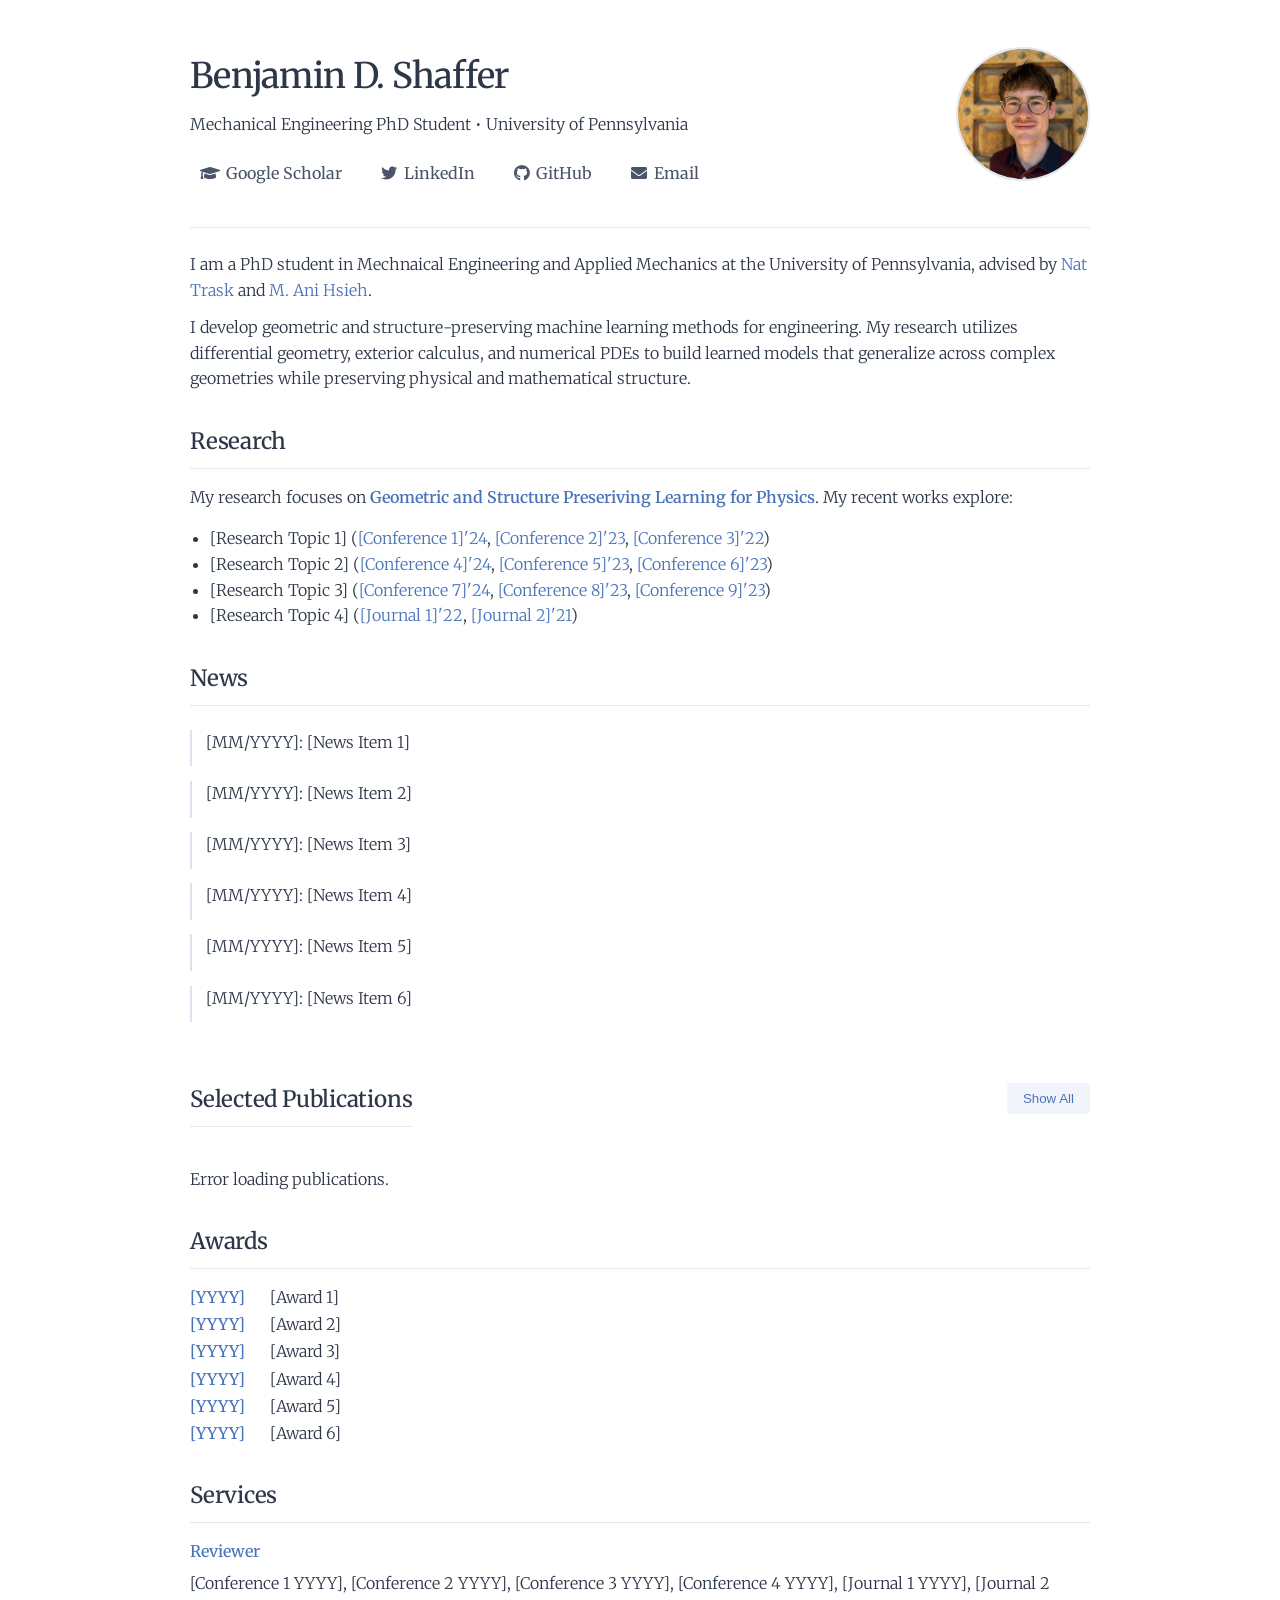
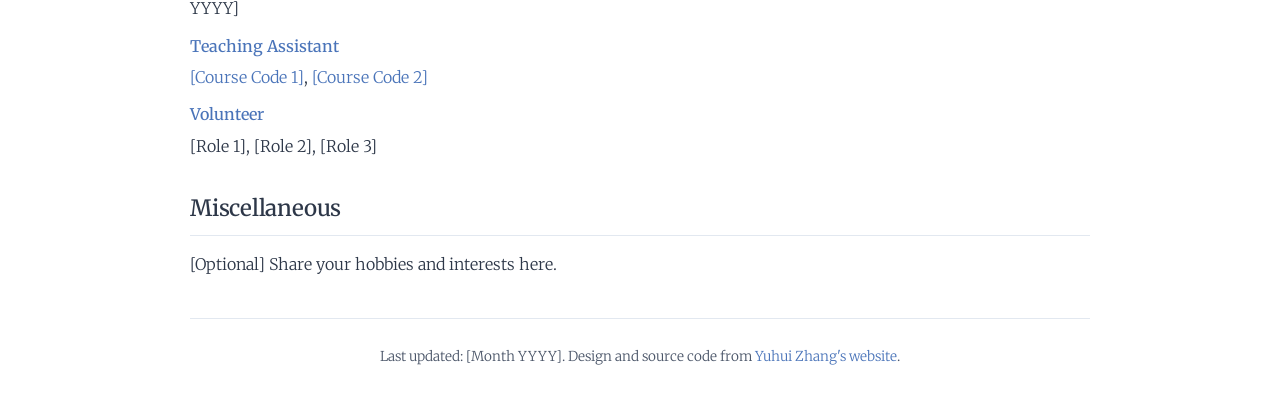
==== index.html @ 7daab05f "Update profile image in index.html" ====
<!DOCTYPE html>
<html lang="en">
<head>
    <meta charset="UTF-8">
    <meta name="viewport" content="width=device-width, initial-scale=1.0">
    <meta name="description" content="Academic Homepage">
    <meta name="keywords" content="Mechanical Engineering, PhD Student, Research, Machine Learning, Physics">
    <meta name="author" content="Anonymous">
    <meta property="og:title" content="Academic Homepage - PhD Student">
    <meta property="og:description" content="Research in machine learning.">
    <meta property="og:type" content="website">
    <meta property="og:url" content="#">
    <meta name="twitter:card" content="summary">
    <meta name="twitter:creator" content="@anonymous">
    <title>Academic Homepage</title>
    <link rel="stylesheet" href="https://fonts.googleapis.com/css2?family=Merriweather:wght@300;400;500;600&display=swap">
    <link rel="stylesheet" href="https://cdnjs.cloudflare.com/ajax/libs/font-awesome/5.15.3/css/all.min.css">
    <link rel="stylesheet" href="styles.css">
</head>
<body id="top">
    <header>
        <div class="header-content">
            <h1>Benjamin D. Shaffer</h1>
            <p>Mechanical Engineering PhD Student • University of Pennsylvania</p>
            <div class="social-links-header">
                <a href="#https://scholar.google.com/citations?user=nI-veysAAAAJ&hl=en"><i class="fas fa-graduation-cap"></i>Google Scholar</a>
                <a href="www.linkedin.com/in/benjamin-shaffer-upenn"><i class="fab fa-twitter"></i>LinkedIn</a>
                <a href="https://github.com/bdshaffer31"><i class="fab fa-github"></i>GitHub</a>
                <a href="mailto:ben31@engineering.upenn.edu"><i class="fas fa-envelope"></i>Email</a>
            </div>
        </div>
        <div class="header-image">
            <img src="images/IMG_9174_v2.jpg" alt="Profile Photo">
        </div>
    </header>

    <main>
        <section id="about">
            <p>I am a PhD student in Mechnaical Engineering and Applied Mechanics at the University of Pennsylvania, advised by <a href="https://scholar.google.com/citations?user=6iLMZkwAAAAJ&hl=en&oi=sra">Nat Trask</a> and <a href="https://scholar.google.com/citations?user=Bh8bGCYAAAAJ&hl=en&oi=ao">M. Ani Hsieh</a>.</p>
            <p>  I develop geometric and structure-preserving machine learning methods for engineering. My research utilizes differential geometry, exterior calculus, and numerical PDEs to build learned models that generalize across complex geometries while preserving physical and mathematical structure. </p>
        </section>

        <section id="research">
            <h2>Research</h2>
            <p>My research focuses on <strong>Geometric and Structure Preseriving Learning for Physics</strong>. My recent works explore:</p>
            <ul>
                <li>[Research Topic 1] (<a href="#">[Conference 1]'24</a>, <a href="#">[Conference 2]'23</a>, <a href="#">[Conference 3]'22</a>)</li>
                <li>[Research Topic 2] (<a href="#">[Conference 4]'24</a>, <a href="#">[Conference 5]'23</a>, <a href="#">[Conference 6]'23</a>)</li>
                <li>[Research Topic 3] (<a href="#">[Conference 7]'24</a>, <a href="#">[Conference 8]'23</a>, <a href="#">[Conference 9]'23</a>)</li>
                <li>[Research Topic 4] (<a href="#">[Journal 1]'22</a>, <a href="#">[Journal 2]'21</a>)</li>
            </ul>
        </section>

        <section id="news">
            <h2>News</h2>
            <div class="news-container">
                <ul class="news-list">
                    <li>[MM/YYYY]: [News Item 1]</li>
                    <li>[MM/YYYY]: [News Item 2]</li>
                    <li>[MM/YYYY]: [News Item 3]</li>
                    <li>[MM/YYYY]: [News Item 4]</li>
                    <li>[MM/YYYY]: [News Item 5]</li>
                    <li>[MM/YYYY]: [News Item 6]</li>
                    <li>[MM/YYYY]: [News Item 7]</li>
                    <li>[MM/YYYY]: [News Item 8]</li>
                    <li>[MM/YYYY]: [News Item 9]</li>
                    <li>[MM/YYYY]: [News Item 10]</li>
                </ul>
            </div>
        </section>

        <section id="publications">
            <div class="publications-header">
                <h2 id="toggle-header">Selected Publications</h2>
                <button id="toggle-publications" class="toggle-publications">Show All</button>
            </div>
            <div id="publications-container">
                <!-- Publications will be dynamically loaded here -->
            </div>
        </section>

        <section id="awards">
            <h2>Awards</h2>
            <div class="award-item">
                <span class="award-year">[YYYY]</span>
                <div class="award-desc">[Award 1]</div>
            </div>
            <div class="award-item">
                <span class="award-year">[YYYY]</span>
                <div class="award-desc">[Award 2]</div>
            </div>
            <div class="award-item">
                <span class="award-year">[YYYY]</span>
                <div class="award-desc">[Award 3]</div>
            </div>
            <div class="award-item">
                <span class="award-year">[YYYY]</span>
                <div class="award-desc">[Award 4]</div>
            </div>
            <div class="award-item">
                <span class="award-year">[YYYY]</span>
                <div class="award-desc">[Award 5]</div>
            </div>
            <div class="award-item">
                <span class="award-year">[YYYY]</span>
                <div class="award-desc">[Award 6]</div>
            </div>
        </section>

        <section id="services">
            <h2>Services</h2>
            <div class="service-category">
                <div class="service-title">Reviewer</div>
                <p>[Conference 1 YYYY], [Conference 2 YYYY], [Conference 3 YYYY], [Conference 4 YYYY], [Journal 1 YYYY], [Journal 2 YYYY]</p>
            </div>

            <div class="service-category">
                <div class="service-title">Teaching Assistant</div>
                <p><a href="#">[Course Code 1]</a>, <a href="#">[Course Code 2]</a></p>
            </div>

            <div class="service-category">
                <div class="service-title">Volunteer</div>
                <p>[Role 1], [Role 2], [Role 3]</p>
            </div>
        </section>

        <section id="miscellaneous">
            <h2>Miscellaneous</h2>
            <div class="misc-item">
                <p>[Optional] Share your hobbies and interests here.</p>
            </div>
        </section>
    </main>

    <footer>
        <p>Last updated: [Month YYYY]. Design and source code from <a href="https://cs.stanford.edu/~yuhuiz/">Yuhui Zhang's website</a>.</p>
    </footer>

    <div id="imageModal" class="modal">
        <span class="modal-close" onclick="closeModal()">&times;</span>
        <img class="modal-content" id="modalImage">
    </div>
    <script src="scripts.js"></script>
</body>
</html>
---- styles.css ----
:root {
  --bg-color: #fff;
  --text-color: #2d3748;
  --text-secondary: #4a5568;
  --accent-color: #4a74b9;
  --accent-hover: #3a5c9e;
  --border-color: #e2e8f0;
  --shadow-color: rgba(0,0,0,0.05);
  --animation-offset: 3px;
  --transition-time: 0.3s;
}

body {
  font-family: 'Merriweather', Georgia, 'Times New Roman', serif;
  line-height: 1.6;
  max-width: 900px;
  margin: 0 auto;
  padding: 1.5rem;
  color: var(--text-color);
  background-color: var(--bg-color);
  font-weight: 300;
}

/* Smooth scrolling for in-page navigation */
html {
  scroll-behavior: smooth;
}

/* Navigation specific tweaks */
nav ul li {
  list-style: none;
}

nav ul li a {
  display: inline-block;
}

header {
  margin-bottom: 1.5rem;
  border-bottom: 1px solid var(--border-color);
  padding-bottom: 1rem;
  display: flex;
  align-items: center;
  justify-content: space-between;
  position: relative; /* allow absolutely-positioned mobile nav to sit under header */
}

.header-content {
  flex: 1;
}

.header-image img {
  width: 130px;
  height: 130px;
  object-fit: cover;
  border-radius: 50%;
  border: 2px solid var(--border-color);
  transition: transform var(--transition-time) ease, box-shadow var(--transition-time) ease;
}

.header-image img:hover {
  transform: scale(1.02);
  box-shadow: 0 5px 15px var(--shadow-color);
}

h1 {
  font-size: 2.2rem;
  font-weight: 500;
  margin-bottom: 0.25rem;
  letter-spacing: -0.02em;
}

h2 {
  font-size: 1.4rem;
  font-weight: 500;
  margin: 1.75rem 0 1rem;
  padding-bottom: 0.5rem;
  border-bottom: 1px solid var(--border-color);
  letter-spacing: -0.01em;
}

/* Navigation */
nav {
  margin-top: 1.5rem;
}

/* Hide mobile nav toggle by default (show only in small viewports) */
.nav-toggle {
  display: none; /* hidden by default; shown with media query on small screens */
}

/* Ensure main nav is visible on wider screens */
nav#main-nav {
  display: block;
  z-index: 50;
}

nav ul {
  list-style: none;
  padding: 0;
  display: flex;
  flex-wrap: wrap;
  gap: 1.25rem;
}

nav a, .social-links-header a {
  text-decoration: none;
  color: var(--text-secondary);
  transition: all var(--transition-time) ease;
  font-weight: 400;
  padding: 0.3rem 0.6rem;
  border-radius: 4px;
}

nav a:hover, .social-links-header a:hover {
  color: var(--accent-color);
  background-color: rgba(74, 116, 185, 0.08);
  transform: translateX(var(--animation-offset));
}

/* Active navigation link indicator */
nav a.nav-active, nav a.nav-active:hover {
  color: var(--accent-color);
  font-weight: 600;
  background-color: rgba(74, 116, 185, 0.12);
  box-shadow: 0 1px 3px rgba(0,0,0,0.06);
  transform: none; /* don't shift on active */
}

.social-links-header {
  display: flex;
  gap: 1.25rem;
  margin: 1.2rem 0;
}

.social-links-header a i {
  margin-right: 0.4rem;
}

/* Unified animation for elements (not sections) */
.publication-item, .award-item, .service-category, .misc-item, .news-list li {
  transition: transform var(--transition-time) ease;
}

.publication-item:hover, .award-item:hover, 
.service-category:hover, .misc-item:hover, .news-list li:hover {
  transform: translateX(var(--animation-offset));
}

/* Section animation */
@keyframes fadeIn {
  from {
    opacity: 0;
    transform: translateX(var(--animation-offset));
  }
  to {
    opacity: 1;
    transform: translateX(0);
  }
}

section {
  margin-bottom: 2rem;
  scroll-margin-top: 1rem;
  animation: fadeIn 0.8s ease-out;
  width: 100%;
}

/* Publication styles */
.publications-header {
  display: flex;
  justify-content: space-between;
  align-items: center;
  margin-bottom: 1.5rem;
}

.toggle-publications {
  background-color: rgba(74, 116, 185, 0.08);
  color: var(--accent-color);
  border: none;
  padding: 0.5rem 1rem;
  border-radius: 4px;
  cursor: pointer;
  font-weight: 500;
  transition: all var(--transition-time) ease;
}

.toggle-publications:hover {
  background-color: var(--accent-color);
  color: white;
}

.publication-item {
  margin-bottom: 1.5rem;
  padding: 0.75rem 0;
  border-bottom: 1px solid var(--border-color);
  display: flex;
  gap: 1.25rem;
}

.pub-thumbnail {
  width: 125px;
  height: 125px;
  flex-shrink: 0;
  border: 1px solid var(--border-color);
  overflow: hidden;
  cursor: pointer;
  position: relative;
  border-radius: 6px;
  box-shadow: 0 2px 8px var(--shadow-color);
}

.pub-thumbnail img {
  width: 100%;
  height: 100%;
  object-fit: cover;
  transition: transform var(--transition-time) ease;
}

.pub-thumbnail:hover img {
  transform: scale(1.08);
}

.pub-content {
  flex: 1;
}

.pub-title {
  font-weight: 500;
  margin-bottom: 0.4rem;
  font-size: 1.05rem;
}

.pub-authors {
  font-size: 0.9rem;
  margin-bottom: 0.4rem;
  color: var(--text-secondary);
  line-height: 1.5;
}

.highlight-name {
  font-weight: 600;
  color: var(--accent-color);
}

.pub-venue-container {
  display: flex;
  flex-wrap: wrap;
  align-items: center;
  gap: 0.75rem;
  margin-bottom: 0.5rem;
}

.pub-venue {
  font-size: 0.9rem;
  font-style: italic;
  color: var(--text-secondary);
}

.pub-award {
  font-size: 0.85rem;
  font-weight: 500;
  color: #fff;
  background-color: var(--accent-color);
  padding: 0.15rem 0.5rem;
  border-radius: 4px;
  display: inline-block;
  box-shadow: 0 1px 3px rgba(0,0,0,0.1);
  white-space: nowrap;
  animation: pulse 2s infinite;
}

@keyframes pulse {
  0% {
    box-shadow: 0 0 0 0 rgba(74, 116, 185, 0.4);
  }
  70% {
    box-shadow: 0 0 0 6px rgba(74, 116, 185, 0);
  }
  100% {
    box-shadow: 0 0 0 0 rgba(74, 116, 185, 0);
  }
}

.pub-links {
  font-size: 0.85rem;
  display: flex;
  flex-wrap: wrap;
  gap: 0.5rem;
}

.pub-links a {
  color: var(--accent-color);
  transition: all var(--transition-time) ease;
  padding: 0.2rem 0.5rem;
  border-radius: 4px;
  background-color: rgba(74, 116, 185, 0.08);
}

.pub-links a:hover {
  color: #fff;
  background-color: var(--accent-color);
  transform: translateX(3px);
  box-shadow: 0 2px 5px rgba(74, 116, 185, 0.2);
}

/* Awards section */
.award-item {
  display: flex;
  align-items: baseline;
  margin-bottom: 0.1rem;
}

.award-year {
  font-weight: 500;
  color: var(--accent-color);
  flex: 0 0 80px;
}

.award-desc {
  flex: 1;
}

.award-desc small {
  font-size: 0.85rem;
  color: var(--text-secondary);
  margin-left: 0.5rem;
}

/* News section */
.news-container {
  max-height: 300px;
  overflow-y: auto;
  scrollbar-width: none;
  -ms-overflow-style: none;
}

.news-container::-webkit-scrollbar {
  display: none;
}

.news-list {
  padding-left: 0;
  list-style-type: none;
  margin: 0.5rem 0;
}

.news-list li {
  margin-bottom: 0.9rem;
  padding-left: 0.9rem;
  border-left: 2px solid rgba(74, 116, 185, 0.2);
  padding-bottom: 0.7rem;
}

.news-list li:hover {
  border-left-color: var(--accent-color);
}

/* Services and misc */
.service-title {
  font-weight: 500;
  margin-bottom: 0.35rem;
  color: var(--accent-color);
}

.service-category p, .misc-item p {
  margin: 0.25rem 0 0.75rem;
}

/* Footer */
footer {
  margin-top: 2.5rem;
  padding-top: 1.2rem;
  border-top: 1px solid var(--border-color);
  font-size: 0.85rem;
  color: var(--text-secondary);
  text-align: center;
}

/* Generic styles */
a {
  color: var(--accent-color);
  text-decoration: none;
  transition: color var(--transition-time) ease;
}

a:hover {
  color: var(--accent-hover);
}

em {
  font-style: italic;
  color: var(--text-secondary);
}

ul {
  padding-left: 1.25rem;
}

p {
  margin: 0.5rem 0 0.75rem;
}

strong {
  font-weight: 600;
  color: var(--accent-color);
}

/* Modal styles */
.modal {
  display: none;
  position: fixed;
  z-index: 1000;
  padding-top: 100px;
  left: 0;
  top: 0;
  width: 100%;
  height: 100%;
  overflow: auto;
  background-color: rgba(0,0,0,0.85);
  transition: opacity var(--transition-time);
  opacity: 0;
}

.modal.show {
  opacity: 1;
}

.modal-content {
  margin: auto;
  display: block;
  max-width: 85%;
  max-height: 85%;
  border-radius: 4px;
  box-shadow: 0 10px 25px rgba(0,0,0,0.3);
  animation: zoom var(--transition-time) ease-out;
}

@keyframes zoom {
  from {
    transform: scale(0.8);
    opacity: 0;
  }
  to {
    transform: scale(1);
    opacity: 1;
  }
}

.modal-close {
  position: absolute;
  top: 15px;
  right: 35px;
  color: #f1f1f1;
  font-size: 35px;
  font-weight: normal;
  cursor: pointer;
  transition: color var(--transition-time);
  opacity: 0.8;
}

.modal-close:hover {
  color: #fff;
  opacity: 1;
  transform: scale(1.1);
}

/* Responsive design fixes */
@media (max-width: 768px) {
  /* Make header stack vertically on mobile */
  header {
    flex-direction: column-reverse;
    align-items: center;
    text-align: center;
    gap: 1rem;
  }

  /* Mobile nav: hide full nav by default and show hamburger */
  .nav-toggle {
    display: inline-flex;
    align-items: center;
    justify-content: center;
    background: transparent;
    border: none;
    cursor: pointer;
    padding: 0.4rem;
    margin: 0; /* remove center placement */
    position: absolute; /* place in header corner */
    top: 0.6rem;
    right: 0.6rem;
    z-index: 1100;
  }

  .nav-toggle:focus {
    outline: 2px solid rgba(74,116,185,0.25);
    outline-offset: 2px;
  }

  .hamburger,
  .hamburger::before,
  .hamburger::after {
    display: block;
    width: 22px;
    height: 2px;
    background-color: var(--text-secondary);
    border-radius: 2px;
    position: relative;
    transition: transform 0.18s ease, opacity 0.18s ease;
  }

  .hamburger::before,
  .hamburger::after {
    content: '';
    position: absolute;
    left: 0;
  }

  .hamburger::before {
    top: -7px;
  }

  .hamburger::after {
    top: 7px;
  }

  /* Hide the nav by default on mobile */
  nav#main-nav {
    display: none;
    width: 100%;
  }

  /* When nav is open, show it */
  nav#main-nav.open {
    display: block;
    position: absolute;
    /* place dropdown under hamburger in the top-right corner */
    top: calc(0.6rem + 2.2rem); /* hamburger top + approximate height */
    right: 0.6rem;
    width: auto;
    min-width: 160px;
    max-width: calc(100% - 1.2rem);
    background: var(--bg-color);
    padding: 0.4rem 0.25rem;
    box-shadow: 0 6px 20px rgba(0,0,0,0.12);
    border-radius: 6px;
    overflow: hidden;
    z-index: 1100;
  }

  nav#main-nav ul {
    flex-direction: column;
    gap: 0;
    align-items: flex-start;
    margin: 0;
    padding: 0;
  }

  nav#main-nav a {
    padding: 0.5rem 0.75rem;
    display: block;
    width: 100%;
    text-align: left;
  }

  /* When hamburger toggled to open state, rotate lines into an X */
  .nav-toggle[aria-expanded="true"] .hamburger {
    background-color: transparent;
  }

  .nav-toggle[aria-expanded="true"] .hamburger::before {
    transform: translateY(7px) rotate(45deg);
  }

  .nav-toggle[aria-expanded="true"] .hamburger::after {
    transform: translateY(-7px) rotate(-45deg);
  }

  /* Center social links on mobile */
  .social-links-header {
    flex-wrap: wrap;
    justify-content: center;
  }

  /* Disable right-moving hover animations on mobile */
  .publication-item:hover, .award-item:hover, 
  .service-category:hover, .misc-item:hover, .news-list li:hover,
  nav a:hover, .social-links-header a:hover, .pub-links a:hover {
    transform: none !important;
  }
}
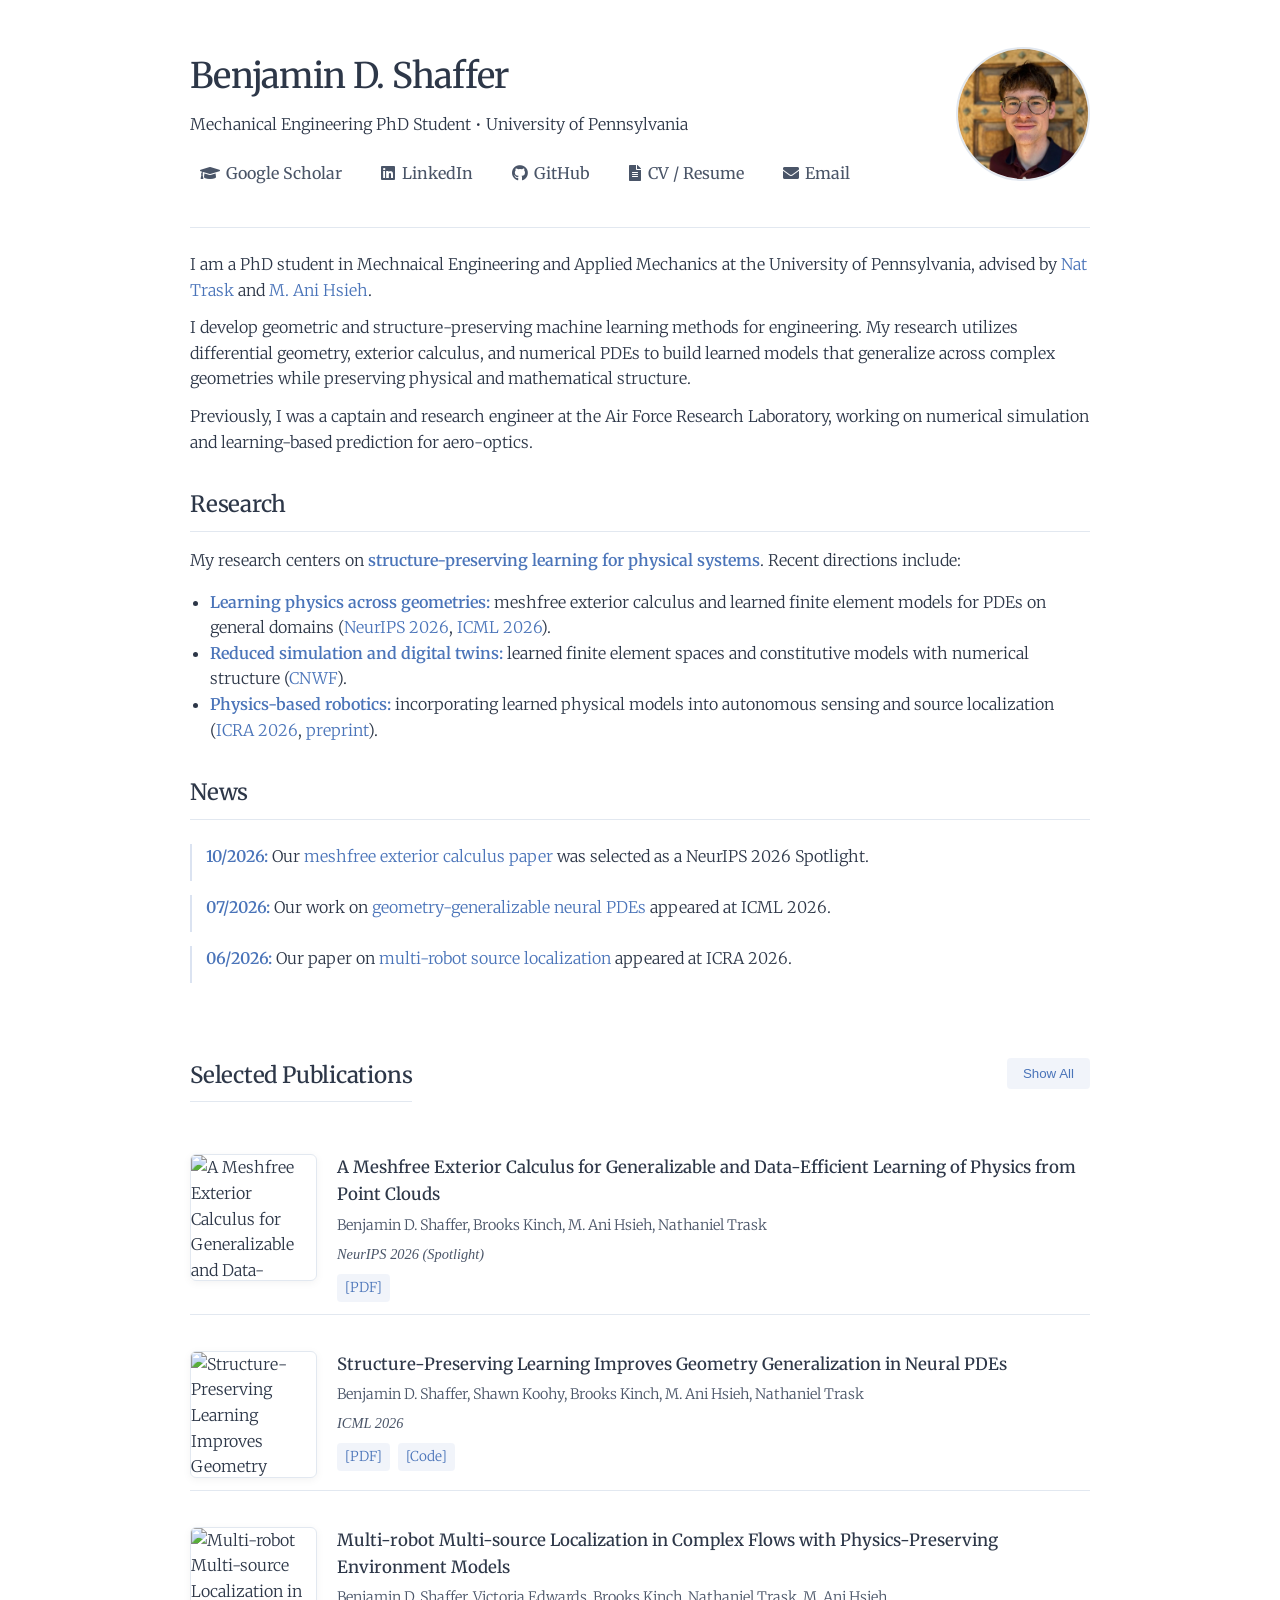
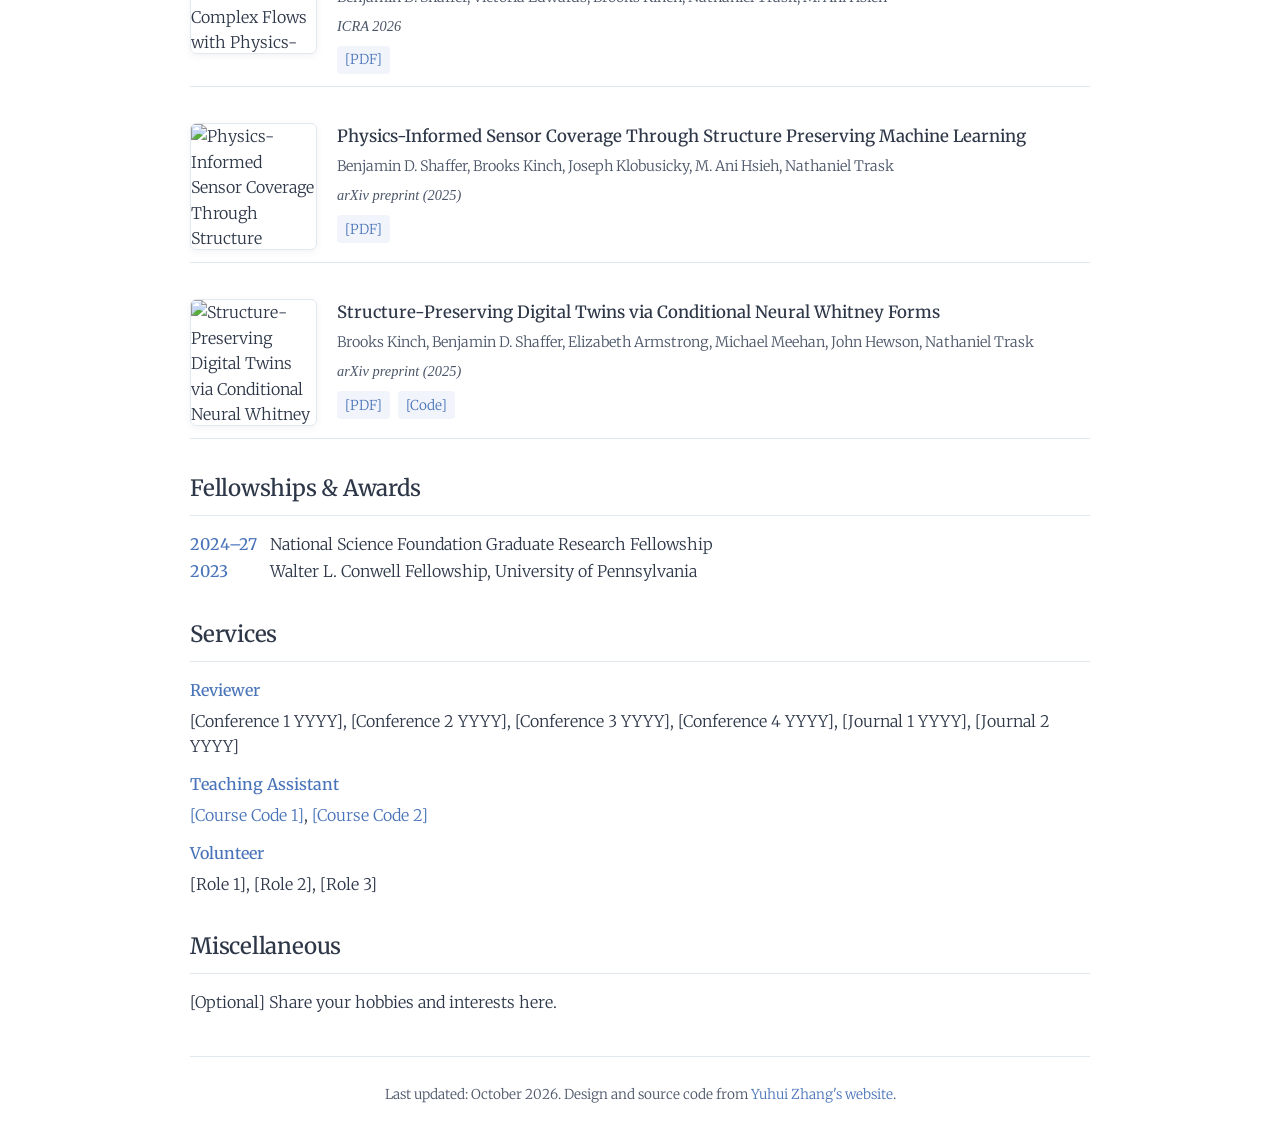
==== commit 9a422c2c: "udpates to index" ====
--- a/index.html
+++ b/index.html
@@ -3,7 +3,7 @@
 <head>
     <meta charset="UTF-8">
     <meta name="viewport" content="width=device-width, initial-scale=1.0">
-    <meta name="description" content="Academic Homepage">
+    <meta name="description" content="Benjamin Shaffer">
     <meta name="keywords" content="Mechanical Engineering, PhD Student, Research, Machine Learning, Physics">
     <meta name="author" content="Anonymous">
     <meta property="og:title" content="Academic Homepage - PhD Student">
@@ -12,7 +12,7 @@
     <meta property="og:url" content="#">
     <meta name="twitter:card" content="summary">
     <meta name="twitter:creator" content="@anonymous">
-    <title>Academic Homepage</title>
+    <title>Benjamin Shaffer</title>
     <link rel="stylesheet" href="https://fonts.googleapis.com/css2?family=Merriweather:wght@300;400;500;600&display=swap">
     <link rel="stylesheet" href="https://cdnjs.cloudflare.com/ajax/libs/font-awesome/5.15.3/css/all.min.css">
     <link rel="stylesheet" href="styles.css">
@@ -23,10 +23,11 @@
             <h1>Benjamin D. Shaffer</h1>
             <p>Mechanical Engineering PhD Student • University of Pennsylvania</p>
             <div class="social-links-header">
-                <a href="#https://scholar.google.com/citations?user=nI-veysAAAAJ&hl=en"><i class="fas fa-graduation-cap"></i>Google Scholar</a>
-                <a href="www.linkedin.com/in/benjamin-shaffer-upenn"><i class="fab fa-twitter"></i>LinkedIn</a>
-                <a href="https://github.com/bdshaffer31"><i class="fab fa-github"></i>GitHub</a>
-                <a href="mailto:ben31@engineering.upenn.edu"><i class="fas fa-envelope"></i>Email</a>
+                <a href="https://scholar.google.com/citations?user=nI-veysAAAAJ&amp;hl=en"><i class="fas fa-graduation-cap" aria-hidden="true"></i>Google Scholar</a>
+                <a href="https://www.linkedin.com/in/benjamin-shaffer-upenn/"><i class="fab fa-linkedin" aria-hidden="true"></i>LinkedIn</a>
+                <a href="https://github.com/bdshaffer31"><i class="fab fa-github" aria-hidden="true"></i>GitHub</a>
+                <a href="files/CV.pdf"><i class="fas fa-file-alt" aria-hidden="true"></i>CV / Resume</a>
+                <a href="mailto:ben31@engineering.upenn.edu"><i class="fas fa-envelope" aria-hidden="true"></i>Email</a>
             </div>
         </div>
         <div class="header-image">
@@ -38,16 +39,16 @@
         <section id="about">
             <p>I am a PhD student in Mechnaical Engineering and Applied Mechanics at the University of Pennsylvania, advised by <a href="https://scholar.google.com/citations?user=6iLMZkwAAAAJ&hl=en&oi=sra">Nat Trask</a> and <a href="https://scholar.google.com/citations?user=Bh8bGCYAAAAJ&hl=en&oi=ao">M. Ani Hsieh</a>.</p>
             <p>  I develop geometric and structure-preserving machine learning methods for engineering. My research utilizes differential geometry, exterior calculus, and numerical PDEs to build learned models that generalize across complex geometries while preserving physical and mathematical structure. </p>
+            <p>Previously, I was a captain and research engineer at the Air Force Research Laboratory, working on numerical simulation and learning-based prediction for aero-optics.</p>
         </section>
 
         <section id="research">
             <h2>Research</h2>
-            <p>My research focuses on <strong>Geometric and Structure Preseriving Learning for Physics</strong>. My recent works explore:</p>
+            <p>My research centers on <strong>structure-preserving learning for physical systems</strong>. Recent directions include:</p>
             <ul>
-                <li>[Research Topic 1] (<a href="#">[Conference 1]'24</a>, <a href="#">[Conference 2]'23</a>, <a href="#">[Conference 3]'22</a>)</li>
-                <li>[Research Topic 2] (<a href="#">[Conference 4]'24</a>, <a href="#">[Conference 5]'23</a>, <a href="#">[Conference 6]'23</a>)</li>
-                <li>[Research Topic 3] (<a href="#">[Conference 7]'24</a>, <a href="#">[Conference 8]'23</a>, <a href="#">[Conference 9]'23</a>)</li>
-                <li>[Research Topic 4] (<a href="#">[Journal 1]'22</a>, <a href="#">[Journal 2]'21</a>)</li>
+                <li><strong>Learning physics across geometries:</strong> meshfree exterior calculus and learned finite element models for PDEs on general domains (<a href="https://arxiv.org/abs/2605.08436">NeurIPS 2026</a>, <a href="https://arxiv.org/abs/2602.02788">ICML 2026</a>).</li>
+                <li><strong>Reduced simulation and digital twins:</strong> learned finite element spaces and constitutive models with numerical structure (<a href="https://arxiv.org/abs/2508.06981">CNWF</a>).</li>
+                <li><strong>Physics-based robotics:</strong> incorporating learned physical models into autonomous sensing and source localization (<a href="https://arxiv.org/abs/2509.14228">ICRA 2026</a>, <a href="https://arxiv.org/abs/2509.10363">preprint</a>).</li>
             </ul>
         </section>
 
@@ -55,16 +56,9 @@
             <h2>News</h2>
             <div class="news-container">
                 <ul class="news-list">
-                    <li>[MM/YYYY]: [News Item 1]</li>
-                    <li>[MM/YYYY]: [News Item 2]</li>
-                    <li>[MM/YYYY]: [News Item 3]</li>
-                    <li>[MM/YYYY]: [News Item 4]</li>
-                    <li>[MM/YYYY]: [News Item 5]</li>
-                    <li>[MM/YYYY]: [News Item 6]</li>
-                    <li>[MM/YYYY]: [News Item 7]</li>
-                    <li>[MM/YYYY]: [News Item 8]</li>
-                    <li>[MM/YYYY]: [News Item 9]</li>
-                    <li>[MM/YYYY]: [News Item 10]</li>
+                    <li><strong>10/2026:</strong> Our <a href="https://arxiv.org/abs/2605.08436">meshfree exterior calculus paper</a> was selected as a NeurIPS 2026 Spotlight.</li>
+                    <li><strong>07/2026:</strong> Our work on <a href="https://arxiv.org/abs/2602.02788">geometry-generalizable neural PDEs</a> appeared at ICML 2026.</li>
+                    <li><strong>06/2026:</strong> Our paper on <a href="https://arxiv.org/abs/2509.14228">multi-robot source localization</a> appeared at ICRA 2026.</li>
                 </ul>
             </div>
         </section>
@@ -80,30 +74,14 @@
         </section>
 
         <section id="awards">
-            <h2>Awards</h2>
+            <h2>Fellowships &amp; Awards</h2>
             <div class="award-item">
-                <span class="award-year">[YYYY]</span>
-                <div class="award-desc">[Award 1]</div>
+                <span class="award-year">2024–27</span>
+                <div class="award-desc">National Science Foundation Graduate Research Fellowship</div>
             </div>
             <div class="award-item">
-                <span class="award-year">[YYYY]</span>
-                <div class="award-desc">[Award 2]</div>
-            </div>
-            <div class="award-item">
-                <span class="award-year">[YYYY]</span>
-                <div class="award-desc">[Award 3]</div>
-            </div>
-            <div class="award-item">
-                <span class="award-year">[YYYY]</span>
-                <div class="award-desc">[Award 4]</div>
-            </div>
-            <div class="award-item">
-                <span class="award-year">[YYYY]</span>
-                <div class="award-desc">[Award 5]</div>
-            </div>
-            <div class="award-item">
-                <span class="award-year">[YYYY]</span>
-                <div class="award-desc">[Award 6]</div>
+                <span class="award-year">2023</span>
+                <div class="award-desc">Walter L. Conwell Fellowship, University of Pennsylvania</div>
             </div>
         </section>
 
@@ -134,7 +112,7 @@
     </main>
 
     <footer>
-        <p>Last updated: [Month YYYY]. Design and source code from <a href="https://cs.stanford.edu/~yuhuiz/">Yuhui Zhang's website</a>.</p>
+        <p>Last updated: October 2026. Design and source code from <a href="https://cs.stanford.edu/~yuhuiz/">Yuhui Zhang's website</a>.</p>
     </footer>
 
     <div id="imageModal" class="modal">
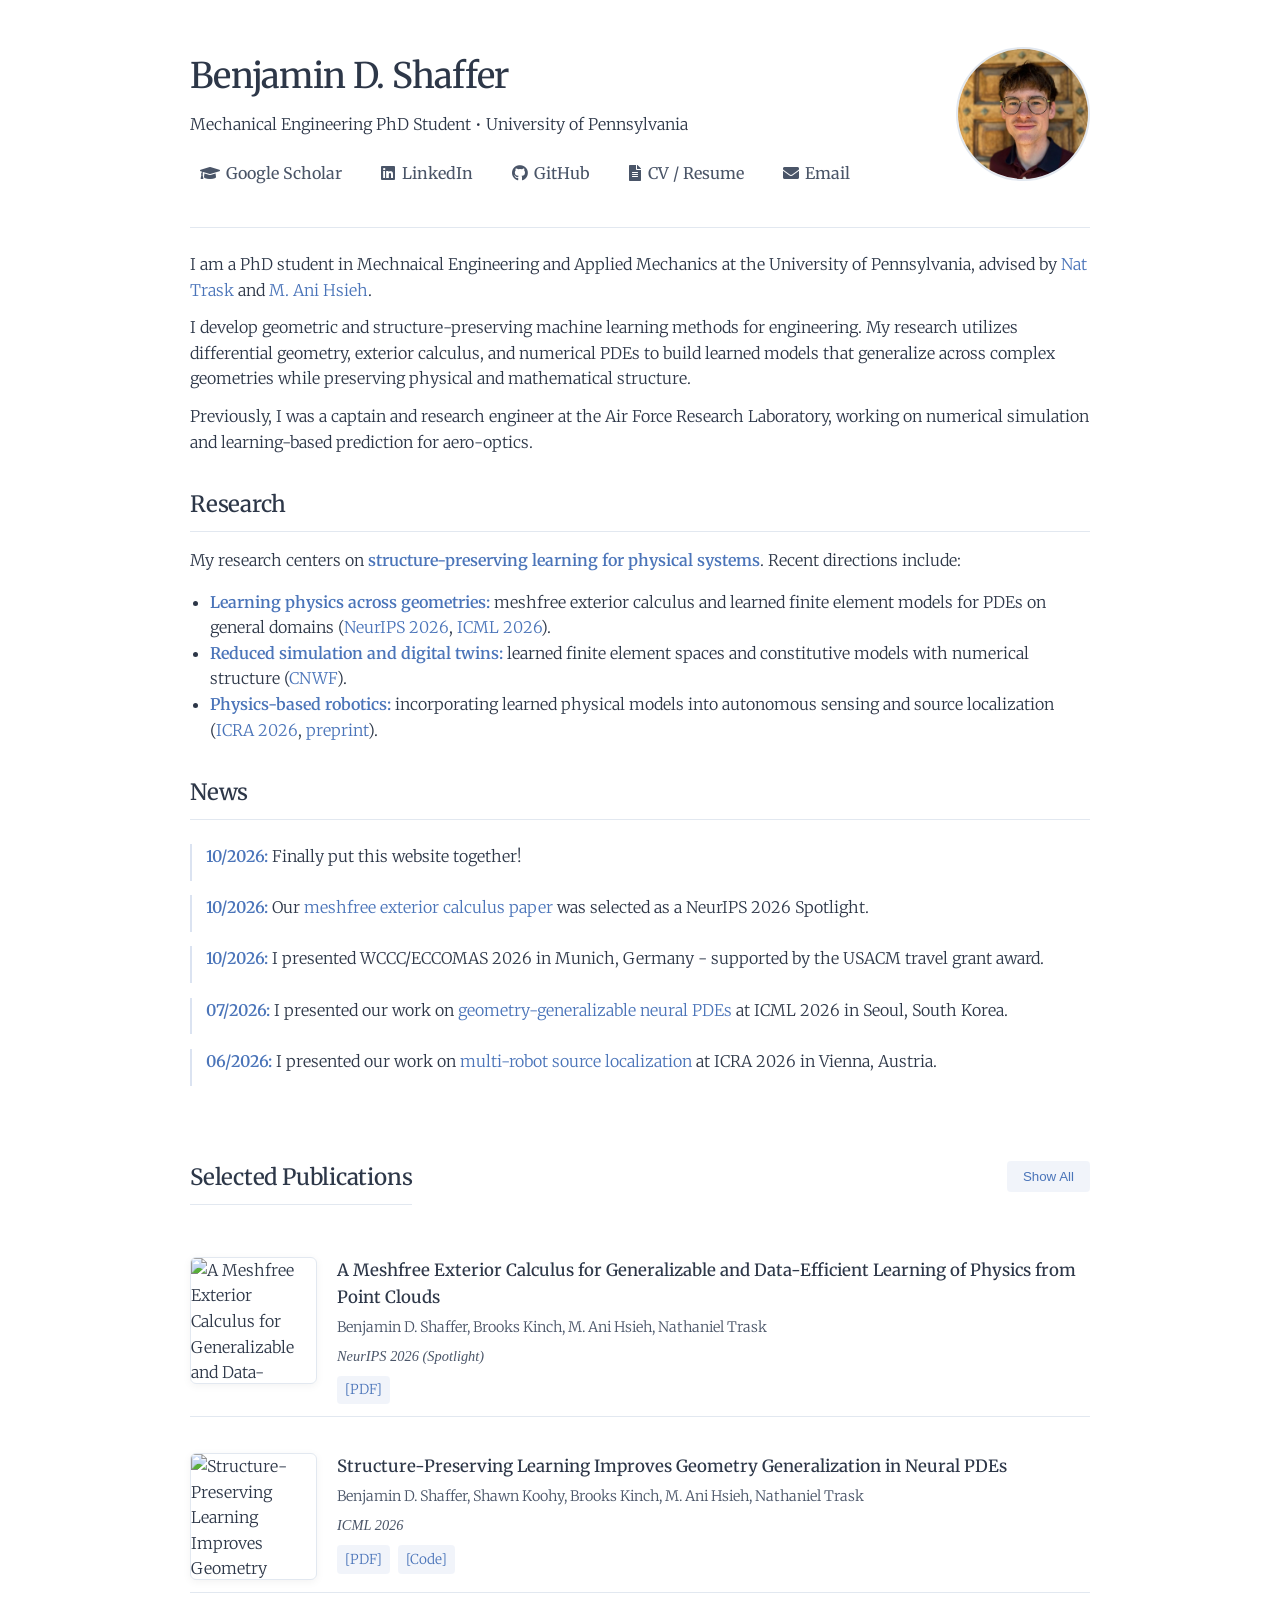
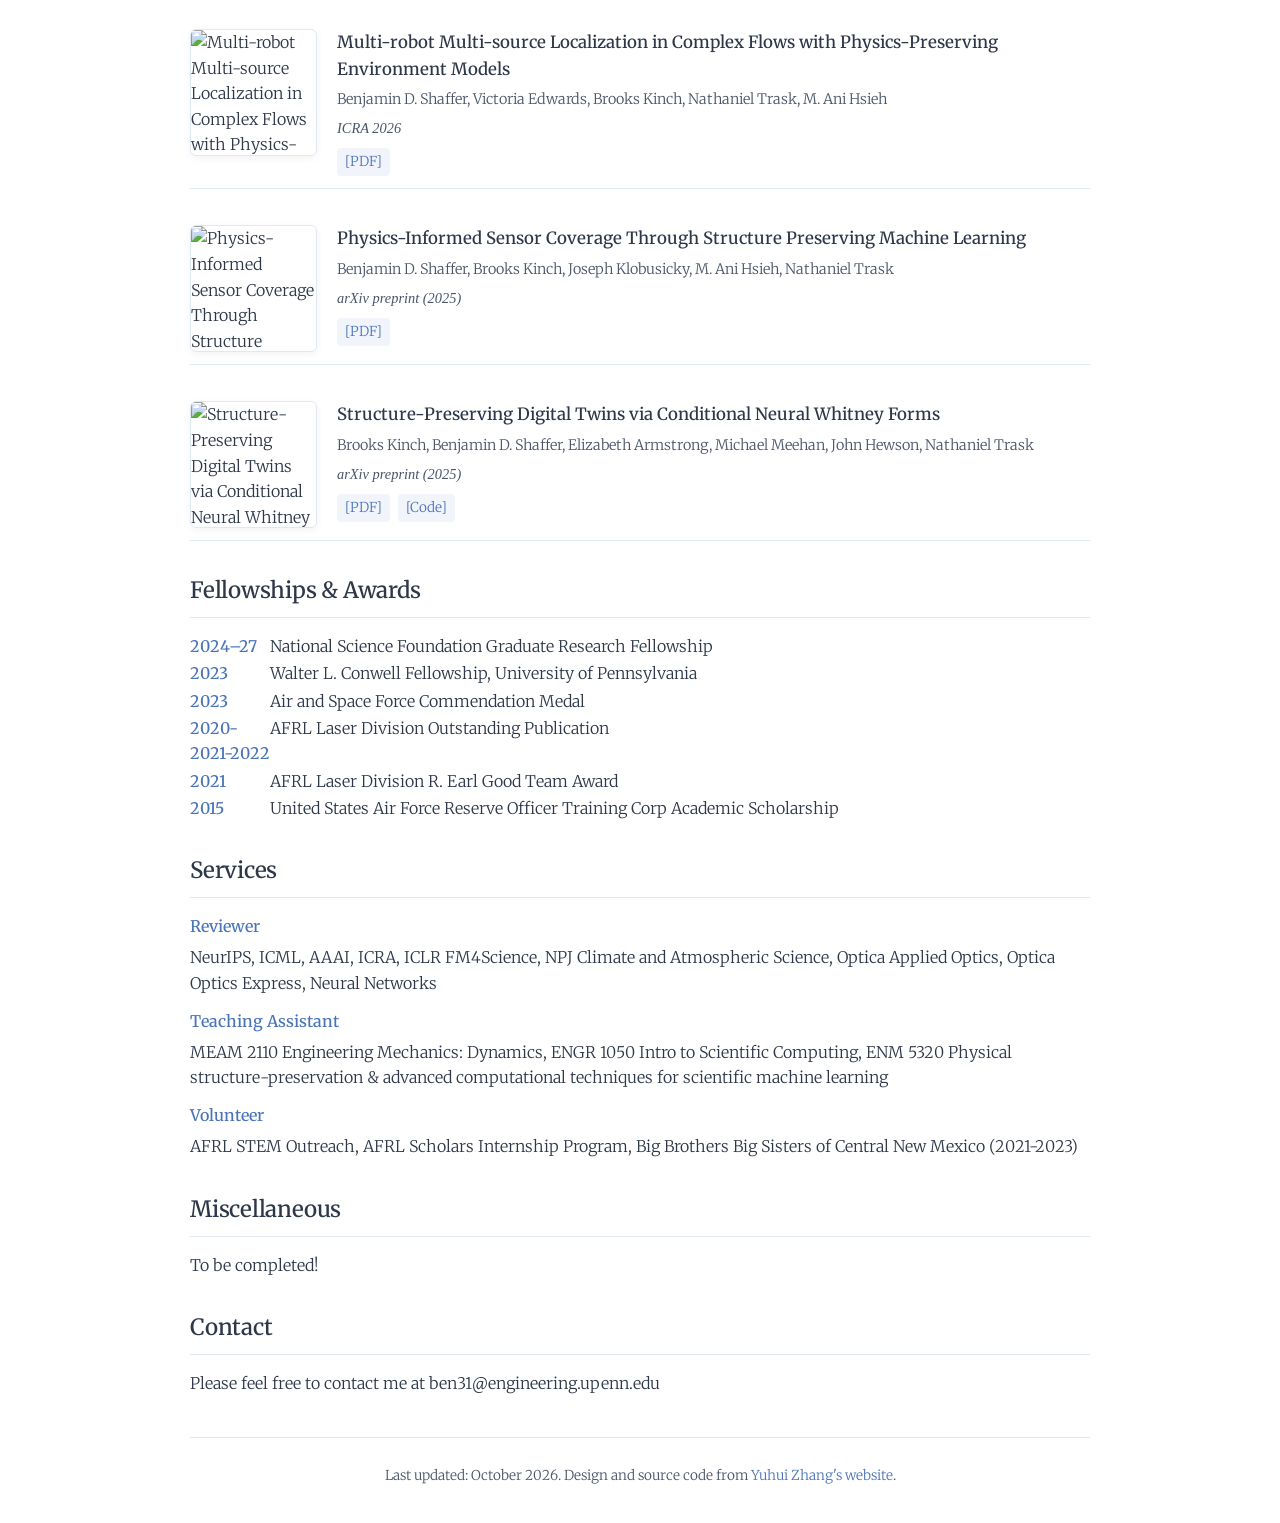
==== commit 0a774854: "Update index" ====
--- a/index.html
+++ b/index.html
@@ -56,9 +56,11 @@
             <h2>News</h2>
             <div class="news-container">
                 <ul class="news-list">
+                    <li><strong>10/2026:</strong> Finally put this website together!</li>
                     <li><strong>10/2026:</strong> Our <a href="https://arxiv.org/abs/2605.08436">meshfree exterior calculus paper</a> was selected as a NeurIPS 2026 Spotlight.</li>
-                    <li><strong>07/2026:</strong> Our work on <a href="https://arxiv.org/abs/2602.02788">geometry-generalizable neural PDEs</a> appeared at ICML 2026.</li>
-                    <li><strong>06/2026:</strong> Our paper on <a href="https://arxiv.org/abs/2509.14228">multi-robot source localization</a> appeared at ICRA 2026.</li>
+                    <li><strong>10/2026:</strong> I presented WCCC/ECCOMAS 2026 in Munich, Germany - supported by the USACM travel grant award.</li>
+                    <li><strong>07/2026:</strong> I presented our work on <a href="https://arxiv.org/abs/2602.02788">geometry-generalizable neural PDEs</a> at ICML 2026 in Seoul, South Korea.</li>
+                    <li><strong>06/2026:</strong> I presented our work on <a href="https://arxiv.org/abs/2509.14228">multi-robot source localization</a> at ICRA 2026 in Vienna, Austria.</li>
                 </ul>
             </div>
         </section>
@@ -83,30 +85,53 @@
                 <span class="award-year">2023</span>
                 <div class="award-desc">Walter L. Conwell Fellowship, University of Pennsylvania</div>
             </div>
+            <div class="award-item">
+                <span class="award-year">2023</span>
+                <div class="award-desc">Air and Space Force Commendation Medal</div>
+            </div>
+            <div class="award-item">
+                <span class="award-year">2020-2021-2022</span>
+                <div class="award-desc">AFRL Laser Division Outstanding Publication</div>
+            </div>
+            <div class="award-item">
+                <span class="award-year">2021</span>
+                <div class="award-desc">AFRL Laser Division R. Earl Good Team Award</div>
+            </div>
+            <div class="award-item">
+                <span class="award-year">2015</span>
+                <div class="award-desc">United States Air Force Reserve Officer Training Corp Academic Scholarship</div>
+            </div>
         </section>
 
         <section id="services">
             <h2>Services</h2>
             <div class="service-category">
                 <div class="service-title">Reviewer</div>
-                <p>[Conference 1 YYYY], [Conference 2 YYYY], [Conference 3 YYYY], [Conference 4 YYYY], [Journal 1 YYYY], [Journal 2 YYYY]</p>
+                <p>NeurIPS, ICML, AAAI, ICRA, ICLR FM4Science, NPJ Climate and Atmospheric Science, Optica Applied Optics, Optica Optics Express, Neural Networks </p>
             </div>
 
             <div class="service-category">
                 <div class="service-title">Teaching Assistant</div>
-                <p><a href="#">[Course Code 1]</a>, <a href="#">[Course Code 2]</a></p>
+                <p>MEAM 2110 Engineering Mechanics: Dynamics, ENGR 1050 Intro to Scientific Computing, ENM 5320 Physical structure-preservation & advanced computational techniques for scientific machine learning</p>
             </div>
 
             <div class="service-category">
                 <div class="service-title">Volunteer</div>
-                <p>[Role 1], [Role 2], [Role 3]</p>
+                <p>AFRL STEM Outreach, AFRL Scholars Internship Program, Big Brothers Big Sisters of Central New Mexico (2021-2023)</p>
             </div>
         </section>
 
         <section id="miscellaneous">
             <h2>Miscellaneous</h2>
             <div class="misc-item">
-                <p>[Optional] Share your hobbies and interests here.</p>
+                <p>To be completed!</p>
+            </div>
+        </section>
+
+        <section id="contact">
+            <h2>Contact</h2>
+            <div class="misc-item">
+                <p>Please feel free to contact me at ben31@engineering.upenn.edu</p>
             </div>
         </section>
     </main>
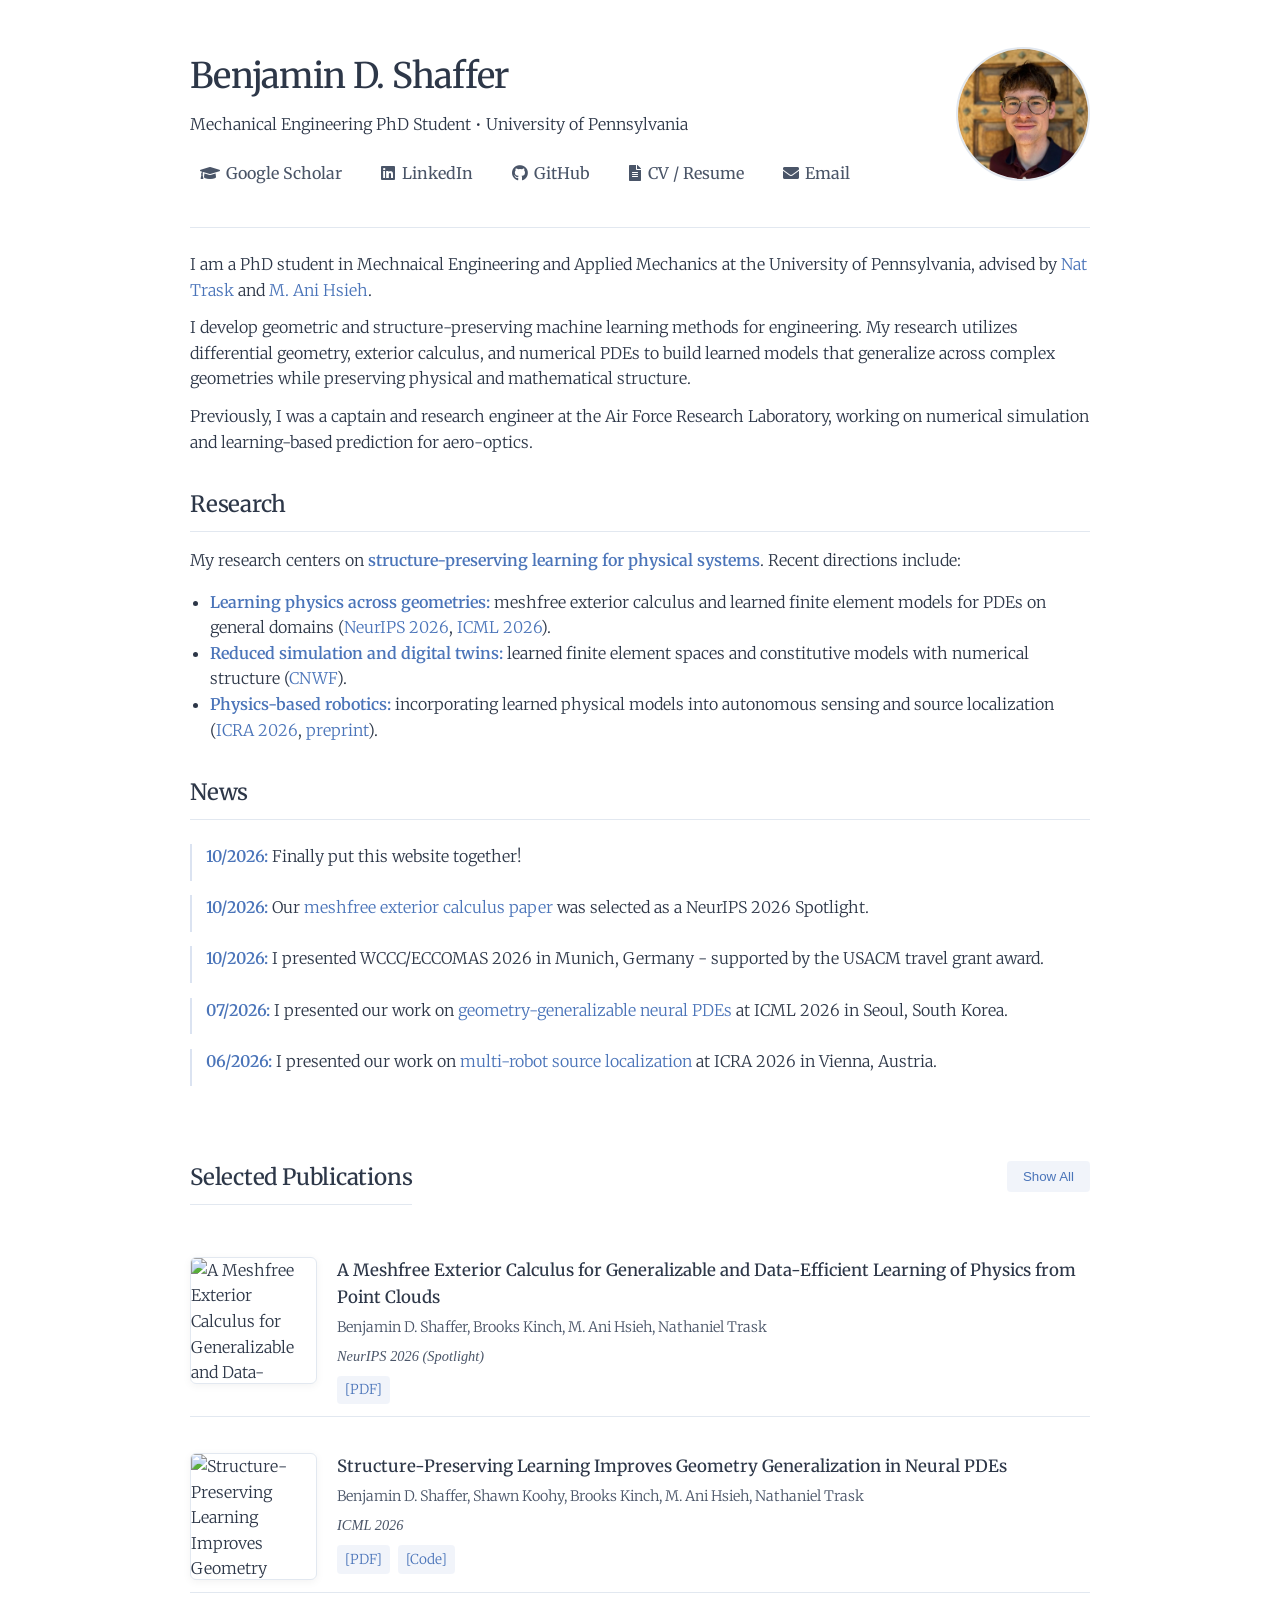
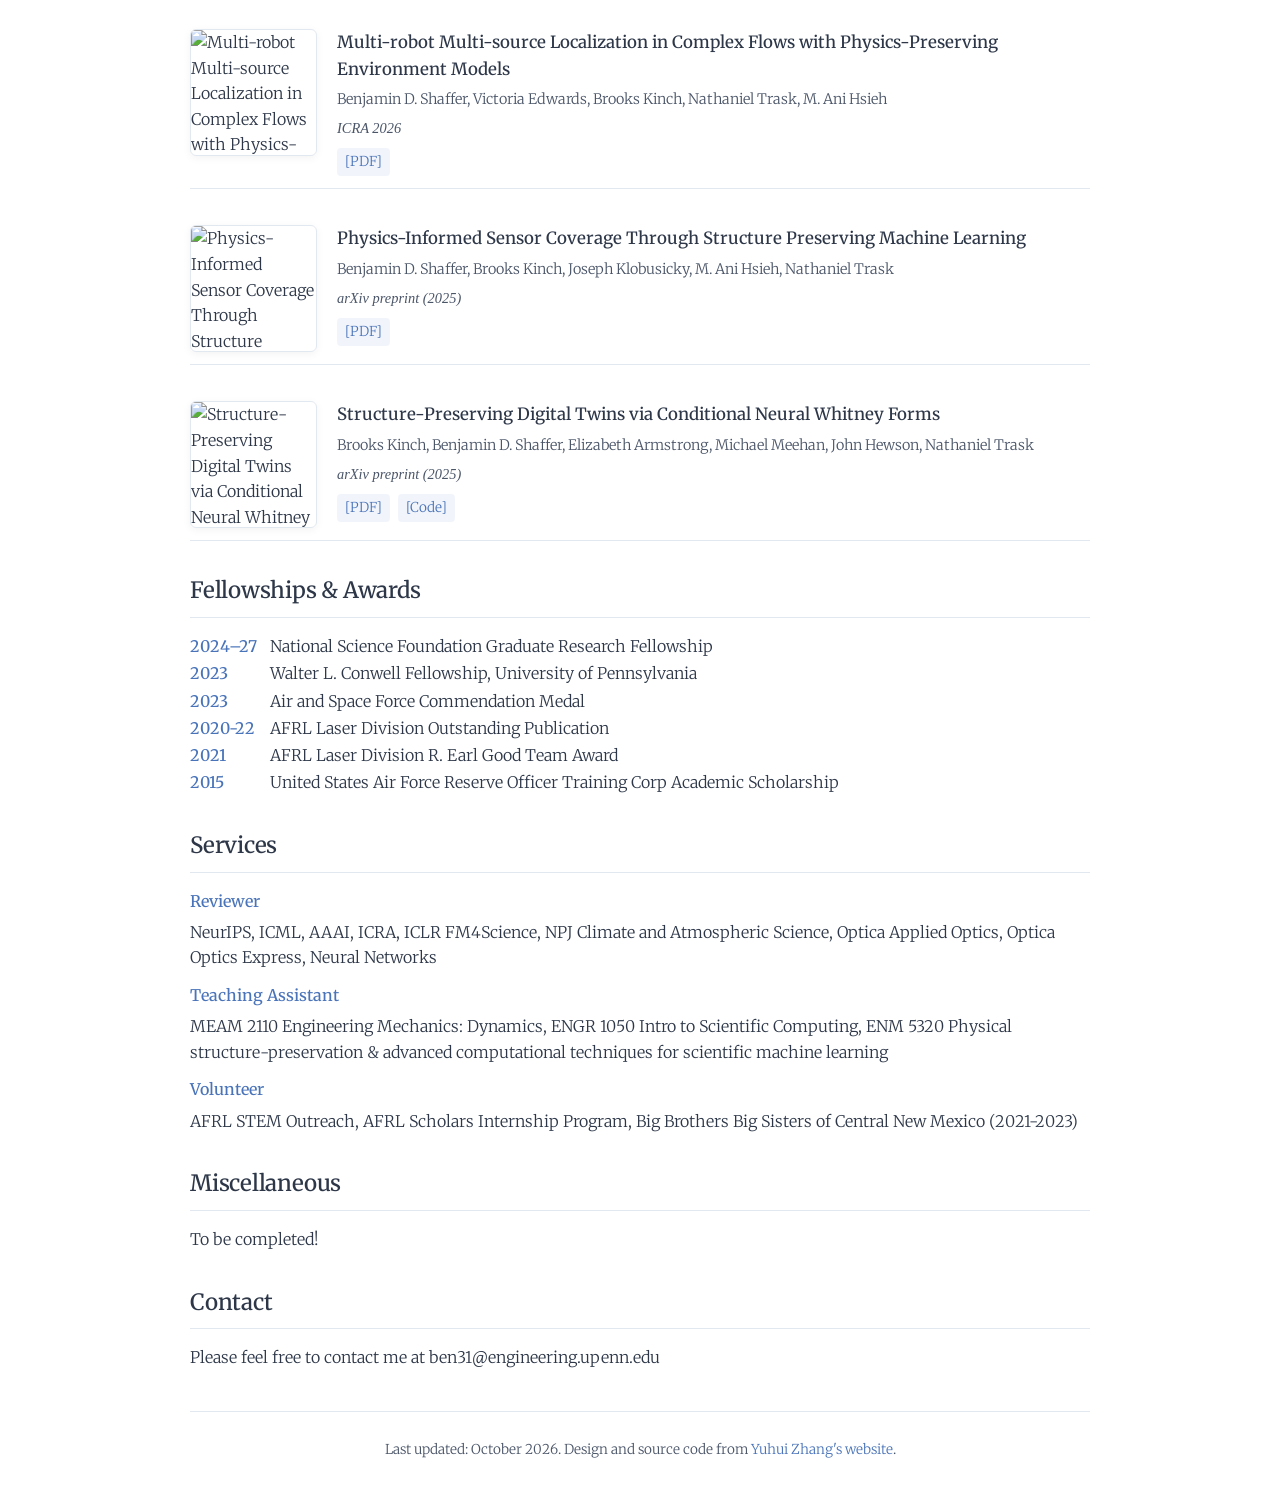
==== commit d65dfbc6: "update year on award" ====
--- a/index.html
+++ b/index.html
@@ -90,7 +90,7 @@
                 <div class="award-desc">Air and Space Force Commendation Medal</div>
             </div>
             <div class="award-item">
-                <span class="award-year">2020-2021-2022</span>
+                <span class="award-year">2020-22</span>
                 <div class="award-desc">AFRL Laser Division Outstanding Publication</div>
             </div>
             <div class="award-item">
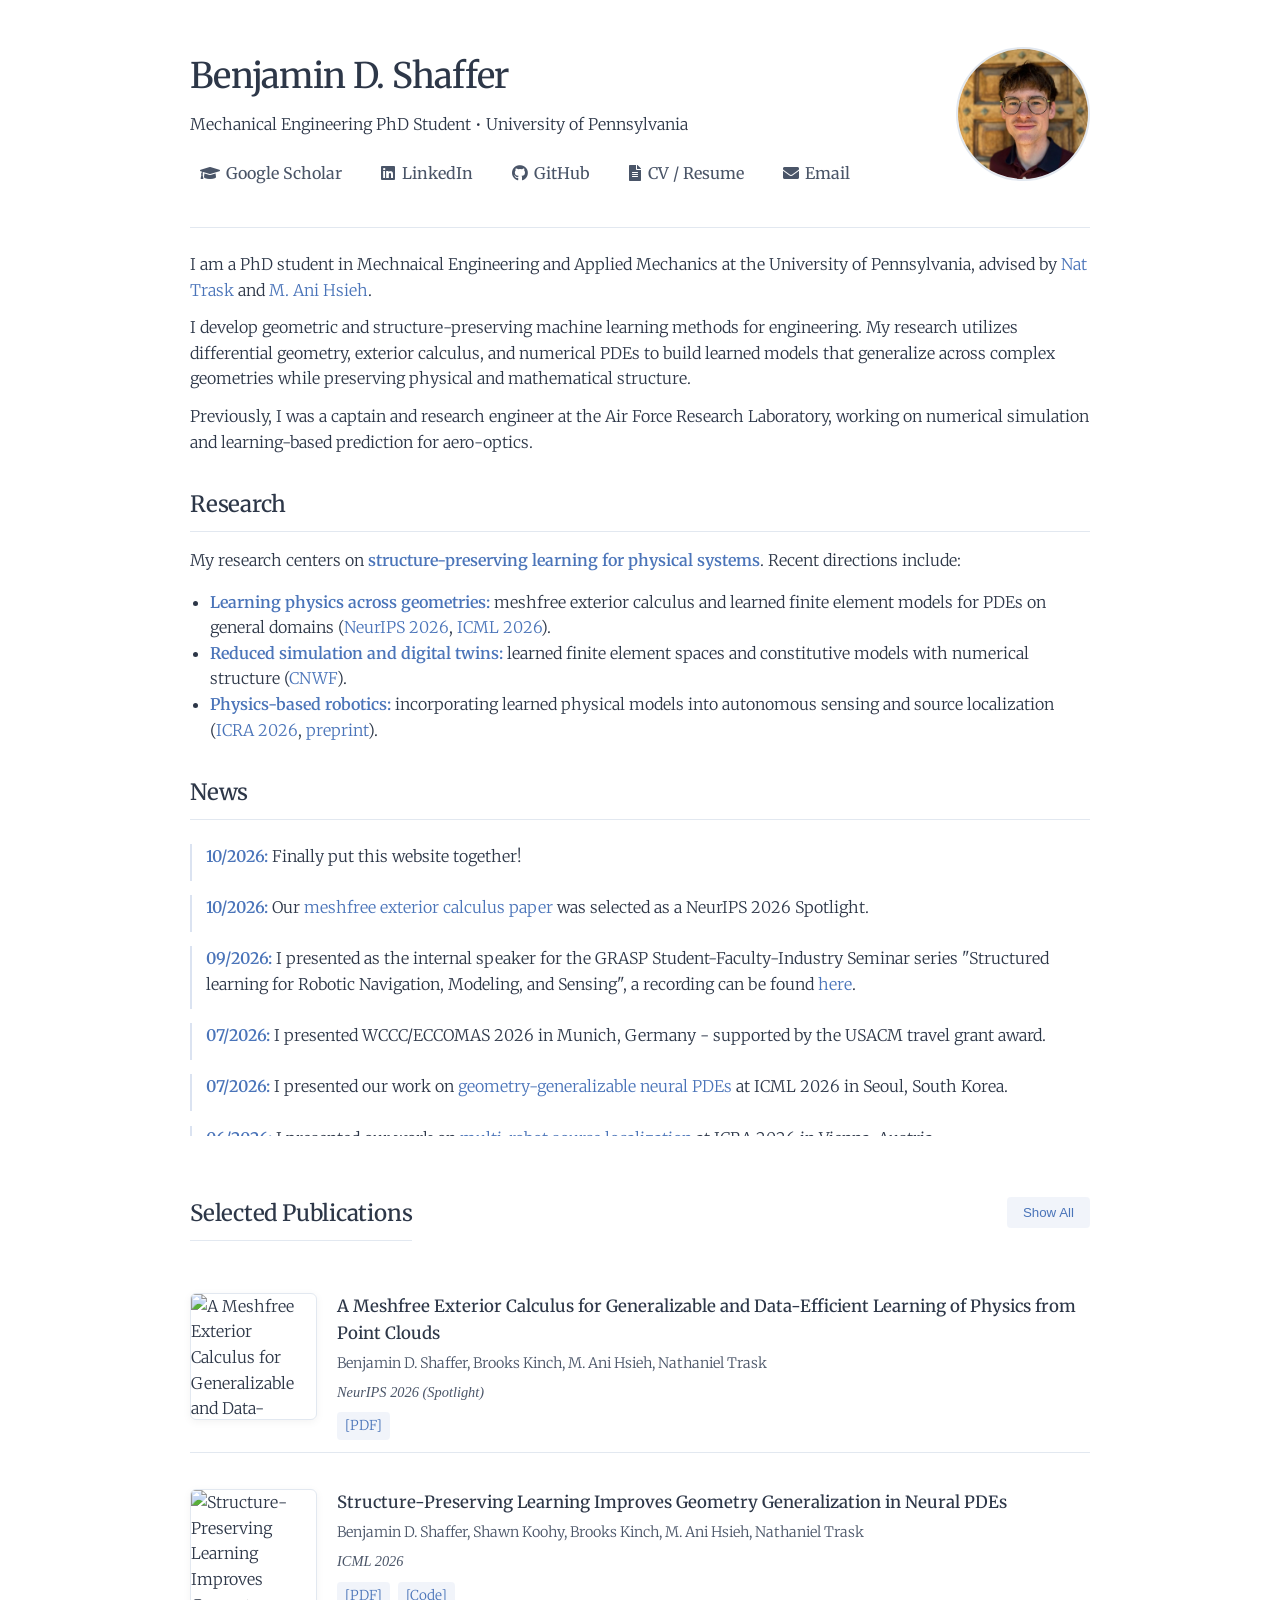
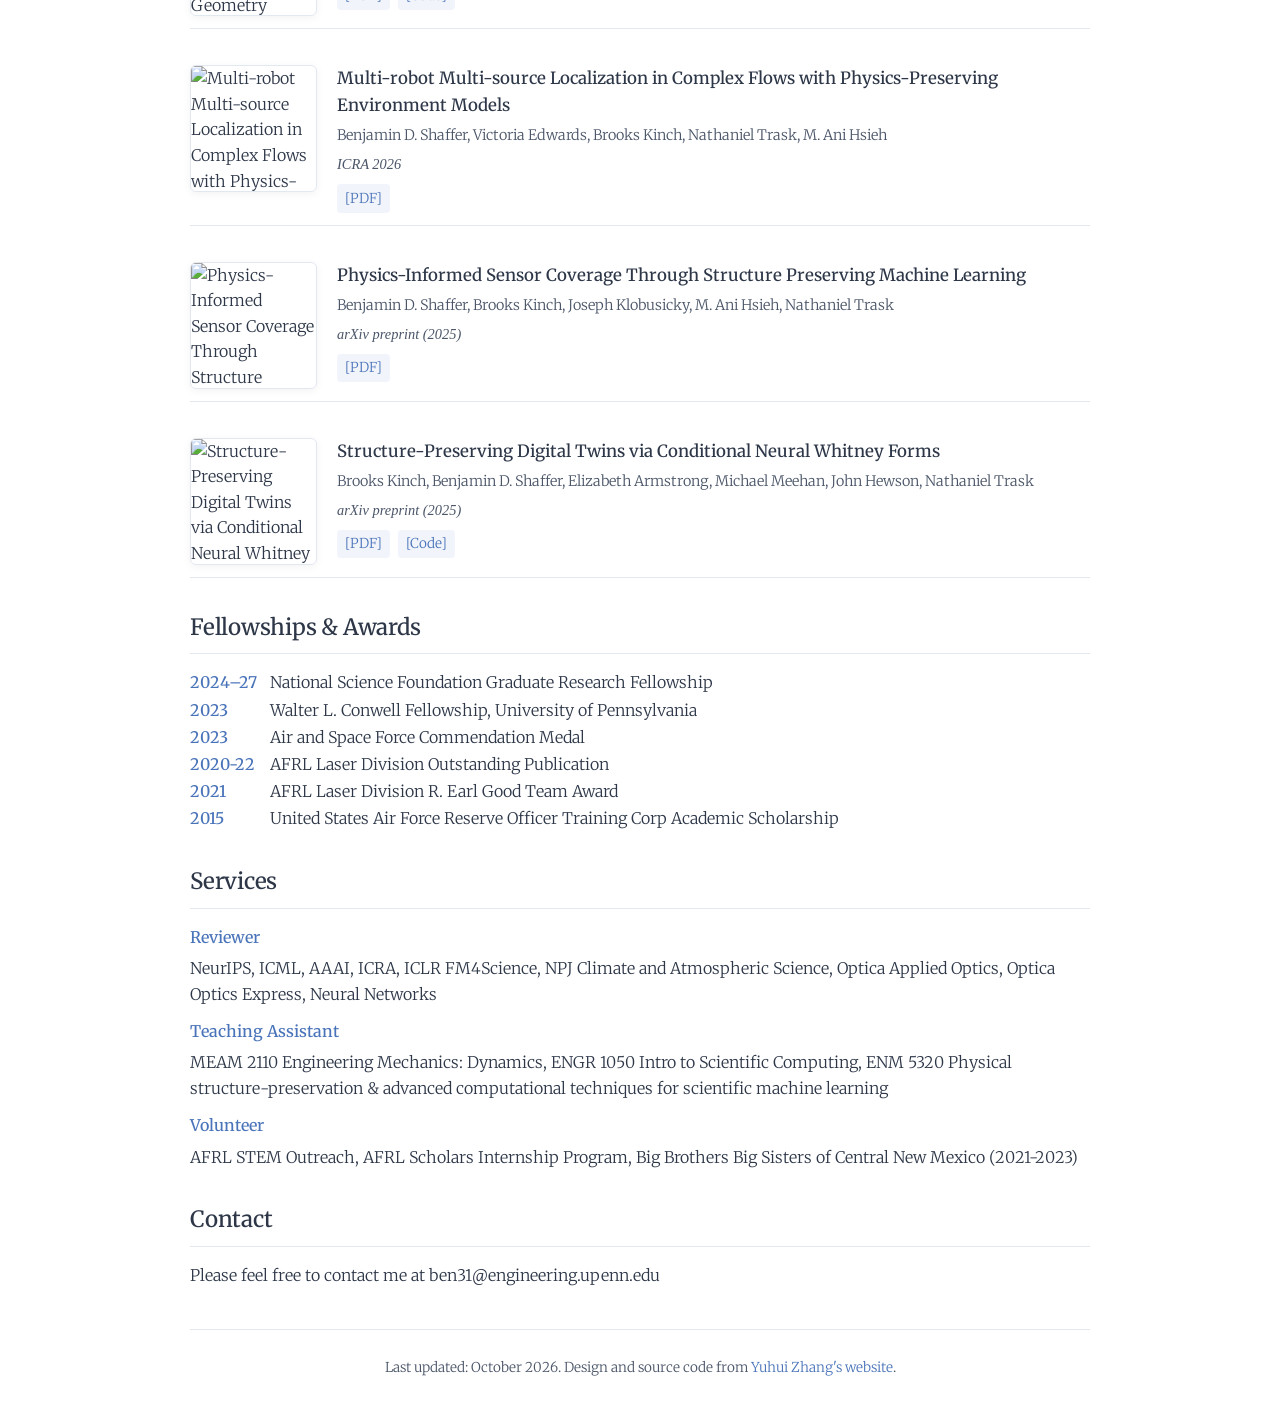
==== commit 3afd6e6a: "adding video links" ====
--- a/index.html
+++ b/index.html
@@ -58,9 +58,11 @@
                 <ul class="news-list">
                     <li><strong>10/2026:</strong> Finally put this website together!</li>
                     <li><strong>10/2026:</strong> Our <a href="https://arxiv.org/abs/2605.08436">meshfree exterior calculus paper</a> was selected as a NeurIPS 2026 Spotlight.</li>
-                    <li><strong>10/2026:</strong> I presented WCCC/ECCOMAS 2026 in Munich, Germany - supported by the USACM travel grant award.</li>
+                    <li><strong>09/2026:</strong> I presented as the internal speaker for the GRASP Student-Faculty-Industry Seminar series "Structured learning for Robotic Navigation, Modeling, and Sensing", a recording can be found <a href="https://youtu.be/s76uK414wC4?si=rz-qo8-OuelpfeuV">here</a>.</li>
+                    <li><strong>07/2026:</strong> I presented WCCC/ECCOMAS 2026 in Munich, Germany - supported by the USACM travel grant award.</li>
                     <li><strong>07/2026:</strong> I presented our work on <a href="https://arxiv.org/abs/2602.02788">geometry-generalizable neural PDEs</a> at ICML 2026 in Seoul, South Korea.</li>
                     <li><strong>06/2026:</strong> I presented our work on <a href="https://arxiv.org/abs/2509.14228">multi-robot source localization</a> at ICRA 2026 in Vienna, Austria.</li>
+                    <li><strong>11/2025:</strong> I was happy to present "Structure-Preserving Learning for Closed-Loop Digital Twins and Geometry Foundation Models" for the DOE SEACROGS webinar series, a recording can be found <a href="Structure-Preserving Learning for Closed-Loop Digital Twins and Geometry Foundation Models">here</a>.</li>
                 </ul>
             </div>
         </section>
@@ -121,12 +123,12 @@
             </div>
         </section>
 
-        <section id="miscellaneous">
-            <h2>Miscellaneous</h2>
+        <!-- <section id="about-me">
+            <h2>About Me</h2>
             <div class="misc-item">
-                <p>To be completed!</p>
+                <p>I'm originally from Mercer, a small town in the western part of Pennsylvania. I went the undergrad at WPI for Robotics Engineering under an ROTC scholarship</p>
             </div>
-        </section>
+        </section> -->
 
         <section id="contact">
             <h2>Contact</h2>
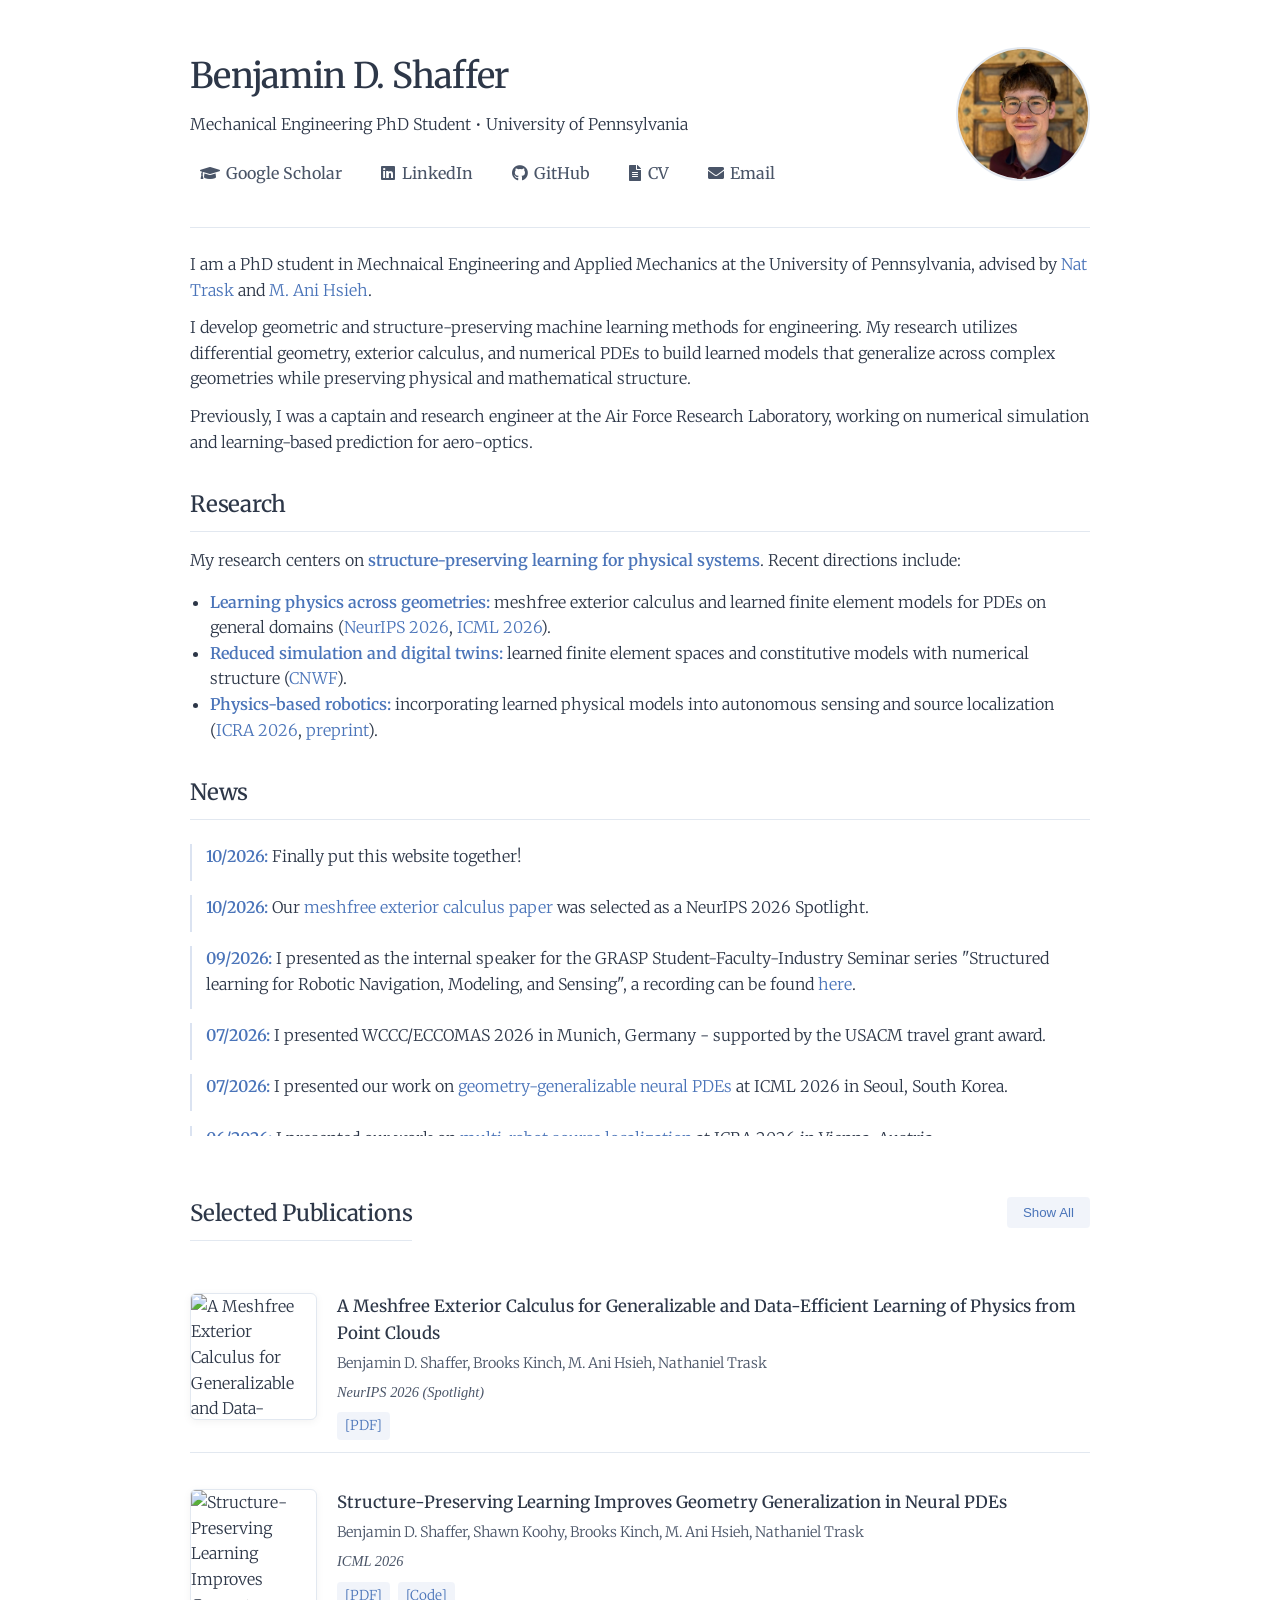
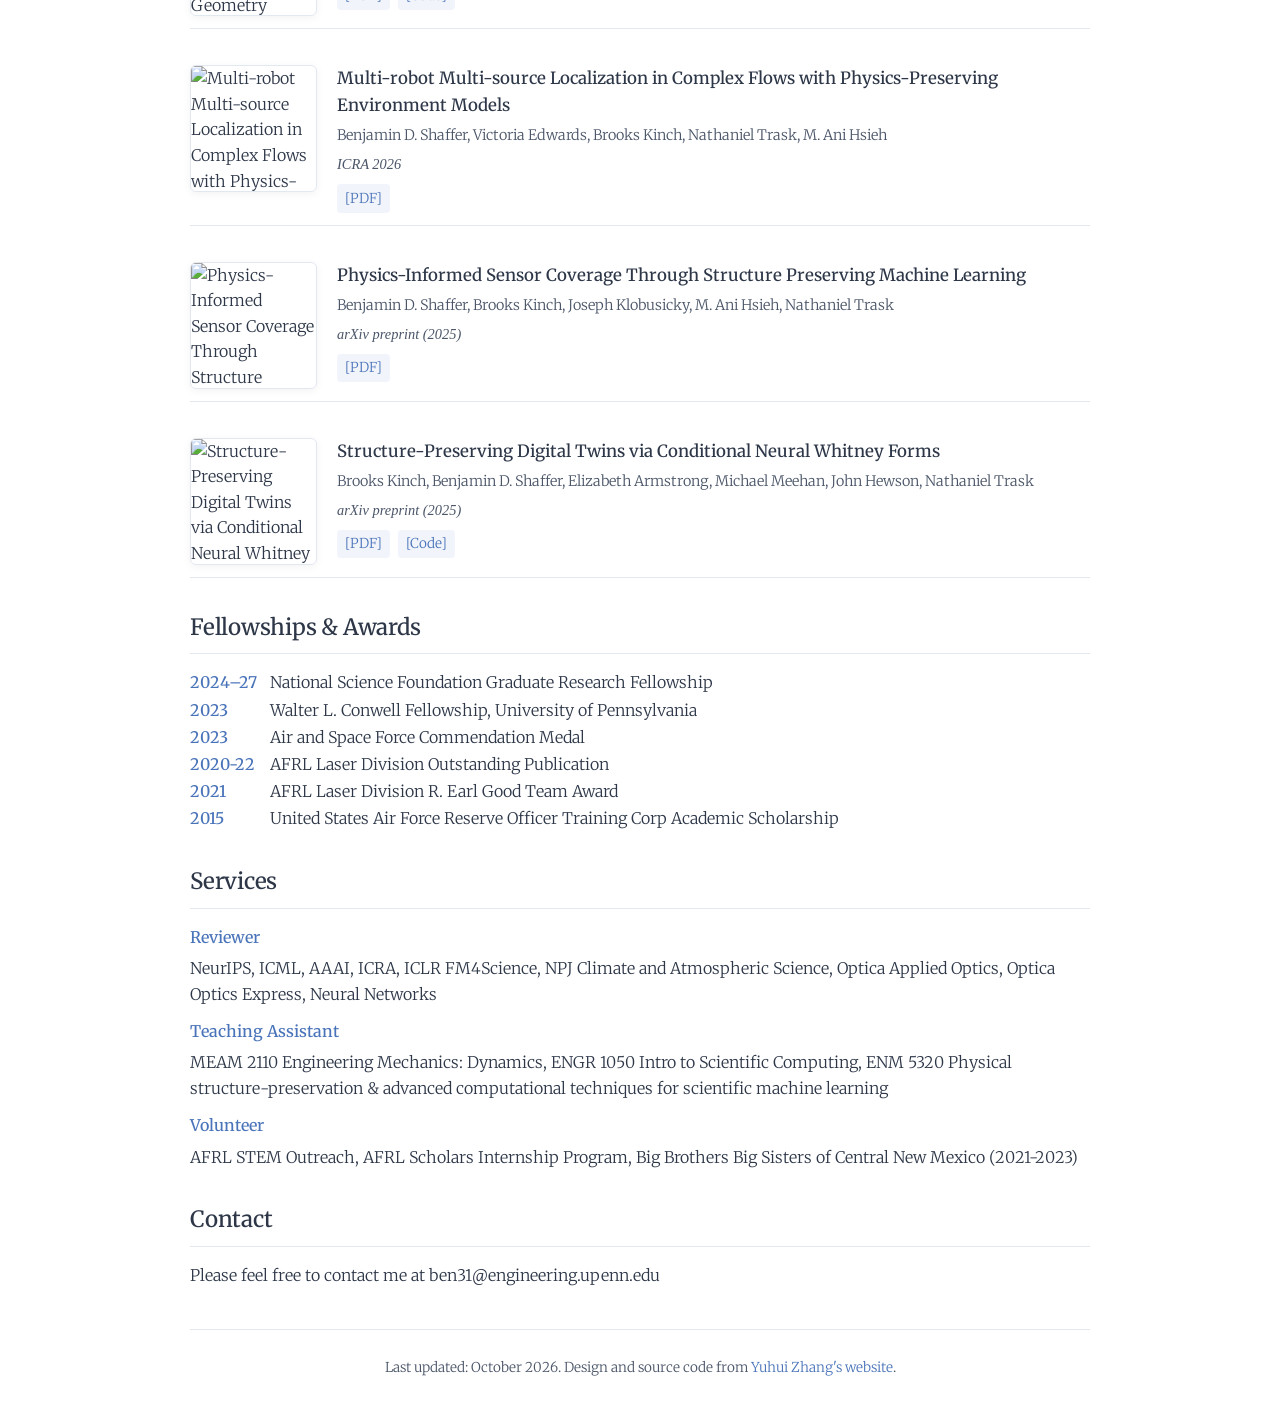
==== commit 83013b16: "Update CV link to new PDF file" ====
--- a/index.html
+++ b/index.html
@@ -26,7 +26,7 @@
                 <a href="https://scholar.google.com/citations?user=nI-veysAAAAJ&amp;hl=en"><i class="fas fa-graduation-cap" aria-hidden="true"></i>Google Scholar</a>
                 <a href="https://www.linkedin.com/in/benjamin-shaffer-upenn/"><i class="fab fa-linkedin" aria-hidden="true"></i>LinkedIn</a>
                 <a href="https://github.com/bdshaffer31"><i class="fab fa-github" aria-hidden="true"></i>GitHub</a>
-                <a href="files/CV.pdf"><i class="fas fa-file-alt" aria-hidden="true"></i>CV / Resume</a>
+                <a href="CV_Ben_Shaffer_10_2026.pdf"><i class="fas fa-file-alt" aria-hidden="true"></i>CV</a>
                 <a href="mailto:ben31@engineering.upenn.edu"><i class="fas fa-envelope" aria-hidden="true"></i>Email</a>
             </div>
         </div>
@@ -62,7 +62,7 @@
                     <li><strong>07/2026:</strong> I presented WCCC/ECCOMAS 2026 in Munich, Germany - supported by the USACM travel grant award.</li>
                     <li><strong>07/2026:</strong> I presented our work on <a href="https://arxiv.org/abs/2602.02788">geometry-generalizable neural PDEs</a> at ICML 2026 in Seoul, South Korea.</li>
                     <li><strong>06/2026:</strong> I presented our work on <a href="https://arxiv.org/abs/2509.14228">multi-robot source localization</a> at ICRA 2026 in Vienna, Austria.</li>
-                    <li><strong>11/2025:</strong> I was happy to present "Structure-Preserving Learning for Closed-Loop Digital Twins and Geometry Foundation Models" for the DOE SEACROGS webinar series, a recording can be found <a href="Structure-Preserving Learning for Closed-Loop Digital Twins and Geometry Foundation Models">here</a>.</li>
+                    <li><strong>11/2025:</strong> I was happy to present "Structure-Preserving Learning for Closed-Loop Digital Twins and Geometry Foundation Models" for the DOE SEACROGS webinar series, a recording can be found <a href="https://www.pnnl.gov/projects/sea-crogs/webinars">here</a>.</li>
                 </ul>
             </div>
         </section>
